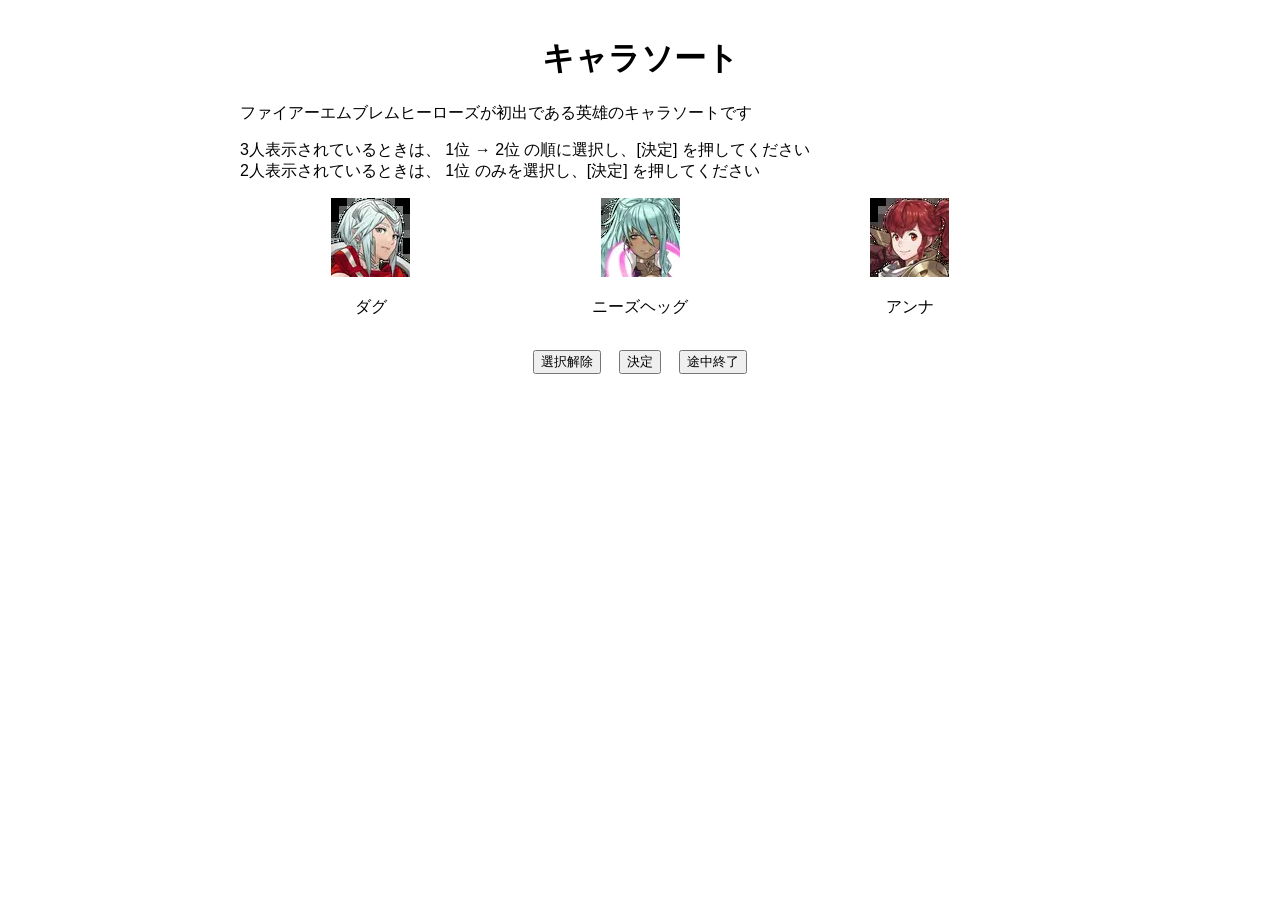
==== index.html @ 5d9c4d60 "Update index.html" ====
<!DOCTYPE html>
<html lang="ja">
<head>
  <meta charset="UTF-8">
  <meta name="viewport" content="width=device-width, initial-scale=1.0">
  <title>FEH キャラソート</title>
  <link rel="stylesheet" href="style.css">
</head>
<body>
  <h1>キャラソート</h1>
  <p>ファイアーエムブレムヒーローズが初出である英雄のキャラソートです</p>
  <p>
  	3人表示されているときは、 1位 → 2位 の順に選択し、[決定] を押してください
  	<br>
  	2人表示されているときは、 1位 のみを選択し、[決定] を押してください
　</p>
  <div id="sort-area"></div>
  <div id="controls">
    <button id="reset-rank">選択解除</button>
    <button id="submit-rank">決定</button>
    <button id="retire">途中終了</button>
  </div>
  <script type="module" src="firebase-config.js"></script>
  <script type="module" src="app.js"></script>
</body>
</html>
---- style.css ----
body { font-family: sans-serif; max-width: 800px; margin: auto; padding: 1em; }
h1 { text-align: center; }
#sort-area { display: flex; justify-content: space-around; margin: 1em 0; }
.char-card { text-align: center; cursor: pointer; }
.char-card.selected1 { border: 3px solid #e74c3c; }
.char-card.selected2 { border: 3px solid #3498db; }
#controls { text-align: center; margin-top: 1em; }
#controls button { margin: 0 .5em; }
#result-list { list-style: none; padding: 0; }
#result-list li { display: flex; align-items: center; margin: .5em 0; }
#result-list img { width: 48px; height: 48px; margin-left: auto; }
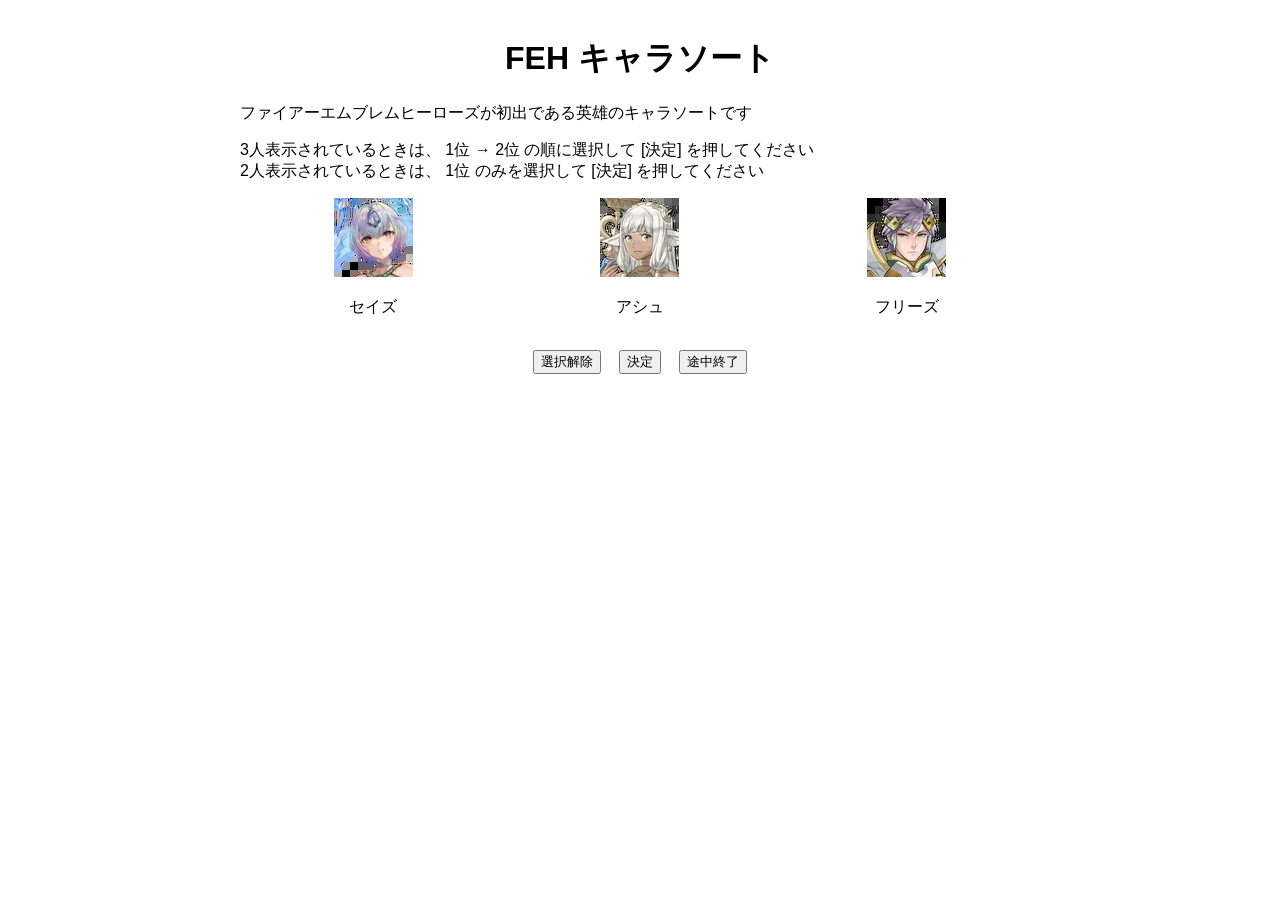
==== commit 2c00a7b8: "Update index.html" ====
--- a/index.html
+++ b/index.html
@@ -7,12 +7,12 @@
   <link rel="stylesheet" href="style.css">
 </head>
 <body>
-  <h1>キャラソート</h1>
+  <h1>FEH キャラソート</h1>
   <p>ファイアーエムブレムヒーローズが初出である英雄のキャラソートです</p>
   <p>
-  	3人表示されているときは、 1位 → 2位 の順に選択し、[決定] を押してください
+  	3人表示されているときは、 1位 → 2位 の順に選択して [決定] を押してください
   	<br>
-  	2人表示されているときは、 1位 のみを選択し、[決定] を押してください
+  	2人表示されているときは、 1位 のみを選択して [決定] を押してください
 　</p>
   <div id="sort-area"></div>
   <div id="controls">
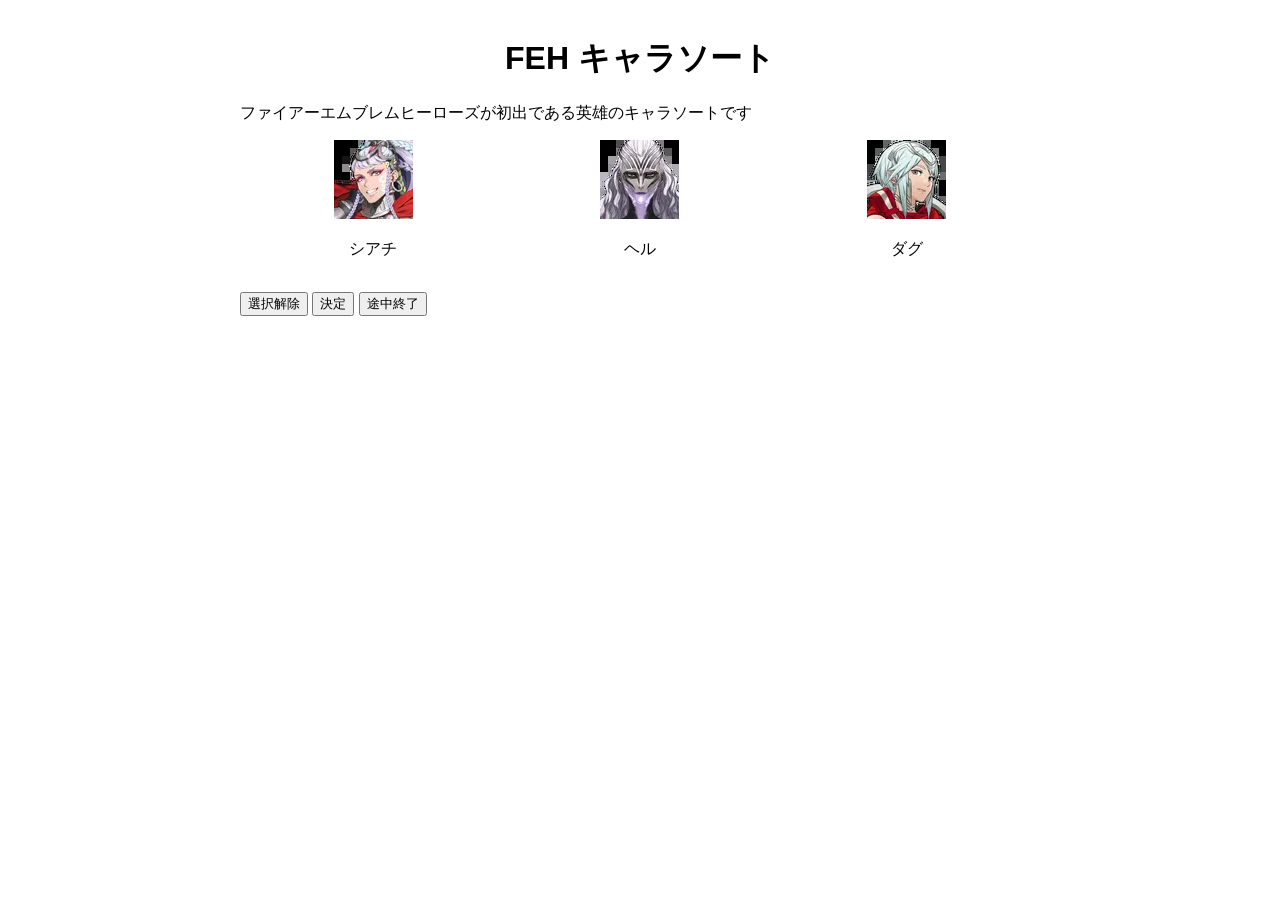
==== commit 7ff89171: "Update index.html" ====
--- a/index.html
+++ b/index.html
@@ -1,25 +1,24 @@
 <!DOCTYPE html>
 <html lang="ja">
 <head>
-  <meta charset="UTF-8">
-  <meta name="viewport" content="width=device-width, initial-scale=1.0">
-  <title>FEH キャラソート</title>
-  <link rel="stylesheet" href="style.css">
+	<meta charset="UTF-8">
+	<meta name="viewport" content="width=device-width, initial-scale=1.0">
+	<title>FEH キャラソート</title>
+	<link rel="stylesheet" href="style.css">
 </head>
 <body>
-  <h1>FEH キャラソート</h1>
-  <p>ファイアーエムブレムヒーローズが初出である英雄のキャラソートです</p>
-  <p>
-  	3人表示されているときは、 1位 → 2位 の順に選択して [決定] を押してください
-  	<br>
-  	2人表示されているときは、 1位 のみを選択して [決定] を押してください
-　</p>
-  <div id="sort-area"></div>
-  <div id="controls">
-    <button id="reset-rank">選択解除</button>
-    <button id="submit-rank">決定</button>
-    <button id="retire">途中終了</button>
-  </div>
+	<header>
+	    <h1>FEH キャラソート</h1>
+	    <p>ファイアーエムブレムヒーローズが初出である英雄のキャラソートです</p>
+	</header>
+	<main>
+	    <div id="sort-area"></div>
+	    <div class="buttons">
+        <button id="reset-rank">選択解除</button>
+		    <button id="submit-rank">決定</button>
+		    <button id="retire">途中終了</button>
+	    </div>
+	</main>
   <script type="module" src="firebase-config.js"></script>
   <script type="module" src="app.js"></script>
 </body>
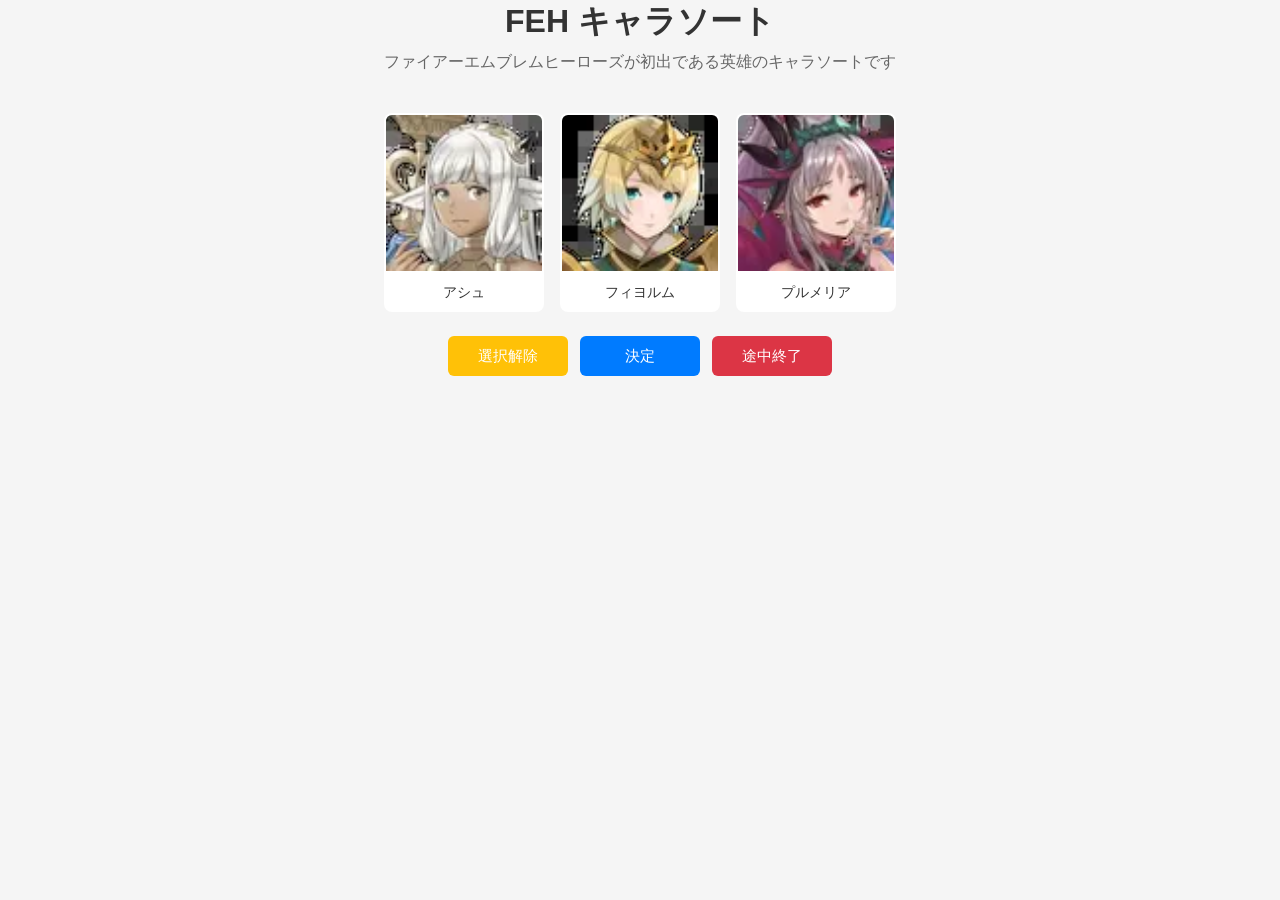
==== commit 11ba77d8: "Update index.html" ====
--- a/index.html
+++ b/index.html
@@ -14,9 +14,9 @@
 	<main>
 	    <div id="sort-area"></div>
 	    <div class="buttons">
-        <button id="reset-rank">選択解除</button>
-		    <button id="submit-rank">決定</button>
-		    <button id="retire">途中終了</button>
+        	<button id="reset-rank">選択解除</button>
+		<button id="submit-rank">決定</button>
+		<button id="retire">途中終了</button>
 	    </div>
 	</main>
   <script type="module" src="firebase-config.js"></script>
--- a/style.css
+++ b/style.css
@@ -1,11 +1,187 @@
-body { font-family: sans-serif; max-width: 800px; margin: auto; padding: 1em; }
-h1 { text-align: center; }
-#sort-area { display: flex; justify-content: space-around; margin: 1em 0; }
-.char-card { text-align: center; cursor: pointer; }
-.char-card.selected1 { border: 3px solid #e74c3c; }
-.char-card.selected2 { border: 3px solid #3498db; }
-#controls { text-align: center; margin-top: 1em; }
-#controls button { margin: 0 .5em; }
-#result-list { list-style: none; padding: 0; }
-#result-list li { display: flex; align-items: center; margin: .5em 0; }
-#result-list img { width: 48px; height: 48px; margin-left: auto; }
+/*----------------------------------
+  全体リセット＆ベースフォント
+----------------------------------*/
+* {
+    box-sizing: border-box;
+    margin: 0;
+    padding: 0;
+  }
+  html, body {
+    height: 100%;
+    font-family: 'Helvetica Neue', Arial, sans-serif;
+    background: #f5f5f5;
+    color: #333;
+  }
+  main {
+    max-width: 900px;
+    margin: 0 auto;
+    padding: 1rem;
+  }
+  
+  /*----------------------------------
+    タイトル & 説明文
+  ----------------------------------*/
+  header {
+    text-align: center;
+    margin-bottom: 1.5rem;
+  }
+  header h1 {
+    font-size: 2rem;
+    font-weight: bold;
+    margin-bottom: 0.5rem;
+  }
+  header p {
+    font-size: 1rem;
+    color: #666;
+  }
+  
+  /*----------------------------------
+    キャラカードエリア
+  ----------------------------------*/
+  #sort-area {
+    display: flex;
+    flex-wrap: wrap;
+    justify-content: center;
+    gap: 1rem;
+    margin-bottom: 1.5rem;
+  }
+  .char-card {
+    width: 160px;
+    cursor: pointer;
+    background: #fff;
+    border: 2px solid transparent;
+    border-radius: 8px;
+    overflow: hidden;
+    transition: transform .2s, border-color .2s, box-shadow .2s;
+  }
+  .char-card img {
+    width: 100%;
+    aspect-ratio: 1 / 1;
+    object-fit: cover;
+  }
+  .char-card p {
+    padding: 0.5rem;
+    text-align: center;
+    font-size: 0.9rem;
+  }
+  
+  /* ホバー時の演出 */
+  .char-card:hover {
+    transform: translateY(-4px);
+    box-shadow: 0 4px 12px rgba(0,0,0,0.1);
+  }
+  
+  /* 選択中の見た目 */
+  .char-card.selected1 {
+    border-color: #007bff;
+    box-shadow: 0 0 0 3px rgba(0,123,255,0.3);
+  }
+  .char-card.selected2 {
+    border-color: #28a745;
+    box-shadow: 0 0 0 3px rgba(40,167,69,0.3);
+  }
+  
+  /* 画像フォールバック用 */
+  .char-card.placeholder {
+    background: #ddd;
+  }
+  
+  /*----------------------------------
+    ボタン群
+  ----------------------------------*/
+  .buttons {
+    display: flex;
+    flex-wrap: wrap;
+    justify-content: center;
+    gap: 0.75rem;
+    margin-bottom: 2rem;
+  }
+  .buttons button {
+    min-width: 120px;
+    padding: 0.6rem 1rem;
+    font-size: 0.95rem;
+    border: none;
+    border-radius: 6px;
+    cursor: pointer;
+    transition: background .2s;
+  }
+  .buttons button:disabled {
+    cursor: not-allowed;
+    opacity: 0.6;
+  }
+  
+  /* 決定ボタン */
+  #submit-rank {
+    background: #007bff;
+    color: #fff;
+  }
+  #submit-rank:hover:not(:disabled) {
+    background: #0069d9;
+  }
+  
+  /* リセットボタン */
+  #reset-rank {
+    background: #ffc107;
+    color: #fff;
+  }
+  #reset-rank:hover {
+    background: #e0a800;
+  }
+  
+  /* 途中終了ボタン */
+  #retire {
+    background: #dc3545;
+    color: #fff;
+  }
+  #retire:hover {
+    background: #c82333;
+  }
+  
+  /* 再スタートボタン */
+  #restart {
+    background: #17a2b8;
+    color: #fff;
+  }
+  #restart:hover {
+    background: #138496;
+  }
+  
+  /* 共有ボタン */
+  #share {
+    background: #28a745;
+    color: #fff;
+  }
+  #share:hover {
+    background: #218838;
+  }
+  
+  /*----------------------------------
+    結果画面 (result.html)
+  ----------------------------------*/
+  #result-list {
+    list-style: none;
+    padding-left: 0;
+  }
+  #result-list li {
+    display: flex;
+    align-items: center;
+    margin-bottom: 0.75rem;
+    font-size: 1rem;
+  }
+  #result-list li img {
+    width: 40px;
+    height: 40px;
+    margin-left: 0.5rem;
+    border-radius: 4px;
+  }
+  
+  /* レスポンシブ対応 */
+  @media (max-width: 600px) {
+    .char-card {
+      width: 45%;
+    }
+    .buttons button {
+      flex: 1 1 45%;
+    }
+  }
+  
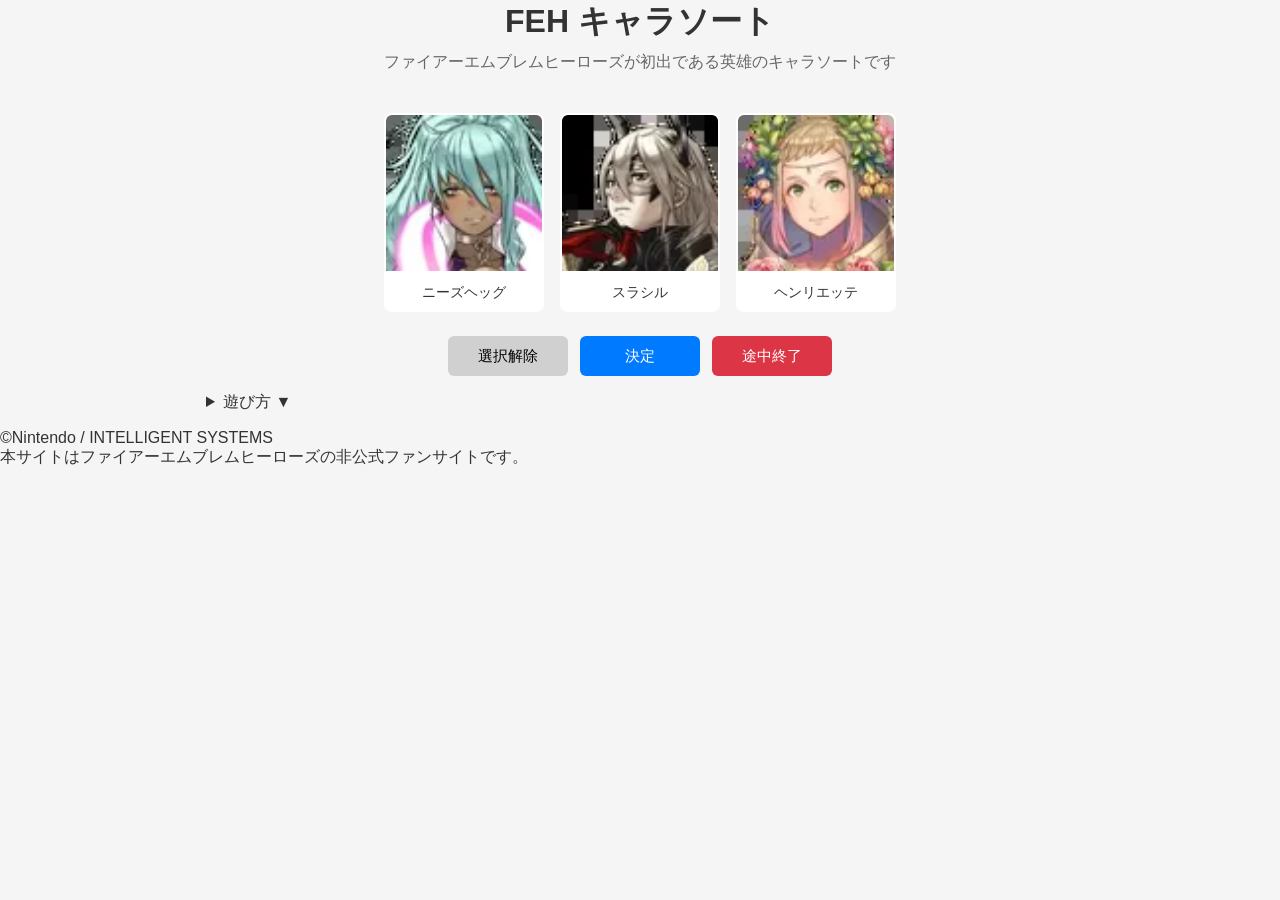
==== commit acd68b6f: "Update index.html" ====
--- a/index.html
+++ b/index.html
@@ -18,8 +18,24 @@
 		<button id="submit-rank">決定</button>
 		<button id="retire">途中終了</button>
 	    </div>
+        <details class="howto">
+            <summary>遊び方&nbsp;▼</summary>
+            <div class="howto-content">
+            <p>表示された英雄たちの比較を繰り返して、最終的に全キャラの順位を決定します</p>
+            <ol>
+                <li>表示されたキャラから1位をクリック</li>
+                <li>3人表示されているときは続けて2位をクリック（2人のときは選択不要）</li>
+                <li>「決定」を押すと次のグループへ移動</li>
+                <li>右下の「途中終了」から今まで確定した順位までの結果を確認可能</li>
+            </ol>
+            </div>
+        </details>
 	</main>
-  <script type="module" src="firebase-config.js"></script>
-  <script type="module" src="app.js"></script>
+    <footer class="site-footer">
+        <p>©Nintendo / INTELLIGENT SYSTEMS<br>
+        本サイトはファイアーエムブレムヒーローズの非公式ファンサイトです。</p>
+    </footer>
+    <script type="module" src="firebase-config.js"></script>
+    <script type="module" src="app.js"></script>
 </body>
 </html>
--- a/style.css
+++ b/style.css
@@ -73,12 +73,12 @@
   
   /* 選択中の見た目 */
   .char-card.selected1 {
-    border-color: #007bff;
-    box-shadow: 0 0 0 3px rgba(0,123,255,0.3);
+    border: 4px solid #dc3545;
+    box-shadow: 0 0 0 4px rgba(220,43,69,0.3);
   }
   .char-card.selected2 {
-    border-color: #28a745;
-    box-shadow: 0 0 0 3px rgba(40,167,69,0.3);
+    border: 4px solid #007bff;
+    box-shadow: 0 0 0 4px rgba(0,123,255,0.3);
   }
   
   /* 画像フォールバック用 */
@@ -119,13 +119,13 @@
     background: #0069d9;
   }
   
-  /* リセットボタン */
+  /* 選択解除ボタン */
   #reset-rank {
-    background: #ffc107;
-    color: #fff;
+    background: #d0d0d0;
+    color: #000;
   }
   #reset-rank:hover {
-    background: #e0a800;
+    background: #b0b0b0;
   }
   
   /* 途中終了ボタン */
@@ -141,6 +141,8 @@
   #restart {
     background: #17a2b8;
     color: #fff;
+    padding: 0.8rem 1.2rem;
+    font-size: 1rem;
   }
   #restart:hover {
     background: #138496;
@@ -150,6 +152,8 @@
   #share {
     background: #28a745;
     color: #fff;
+    padding: 0.8rem 1.2rem;
+    font-size: 1rem;
   }
   #share:hover {
     background: #218838;
@@ -161,27 +165,50 @@
   #result-list {
     list-style: none;
     padding-left: 0;
-  }
+    display: flex;
+    flex-direction: column;
+    gap: 0.75rem;
+    margin-top: 1rem;
+  }
+
   #result-list li {
     display: flex;
     align-items: center;
-    margin-bottom: 0.75rem;
-    font-size: 1rem;
-  }
+  }
+  .result-rank {
+    width: 4ch;
+    text-align: right;
+    margin-right: 0.5rem;
+  }
+
   #result-list li img {
-    width: 40px;
-    height: 40px;
-    margin-left: 0.5rem;
-    border-radius: 4px;
-  }
-  
+    width: 48px;
+    height: 48px;
+    margin-right: 0.5rem;
+    border-radius: 6px;
+  }
+  .result-name {
+  flex: 1;           /* 残り幅すべて */
+  }
+  
+/* ボタンと結果リストの余白を詰める */
+.buttons {
+    margin-bottom: 1rem;
+  }
+
   /* レスポンシブ対応 */
   @media (max-width: 600px) {
+    #sort-area {
+      gap: 0.5rem;
+    }
     .char-card {
-      width: 45%;
+      /* 100% ÷ 3 − (gap × 2 / 3) */
+      width: calc((100% / 3) - (0.5rem * 2 / 3));
     }
+  
     .buttons button {
-      flex: 1 1 45%;
+      flex: 1 1 30%;
+      min-width: auto;
     }
   }
   
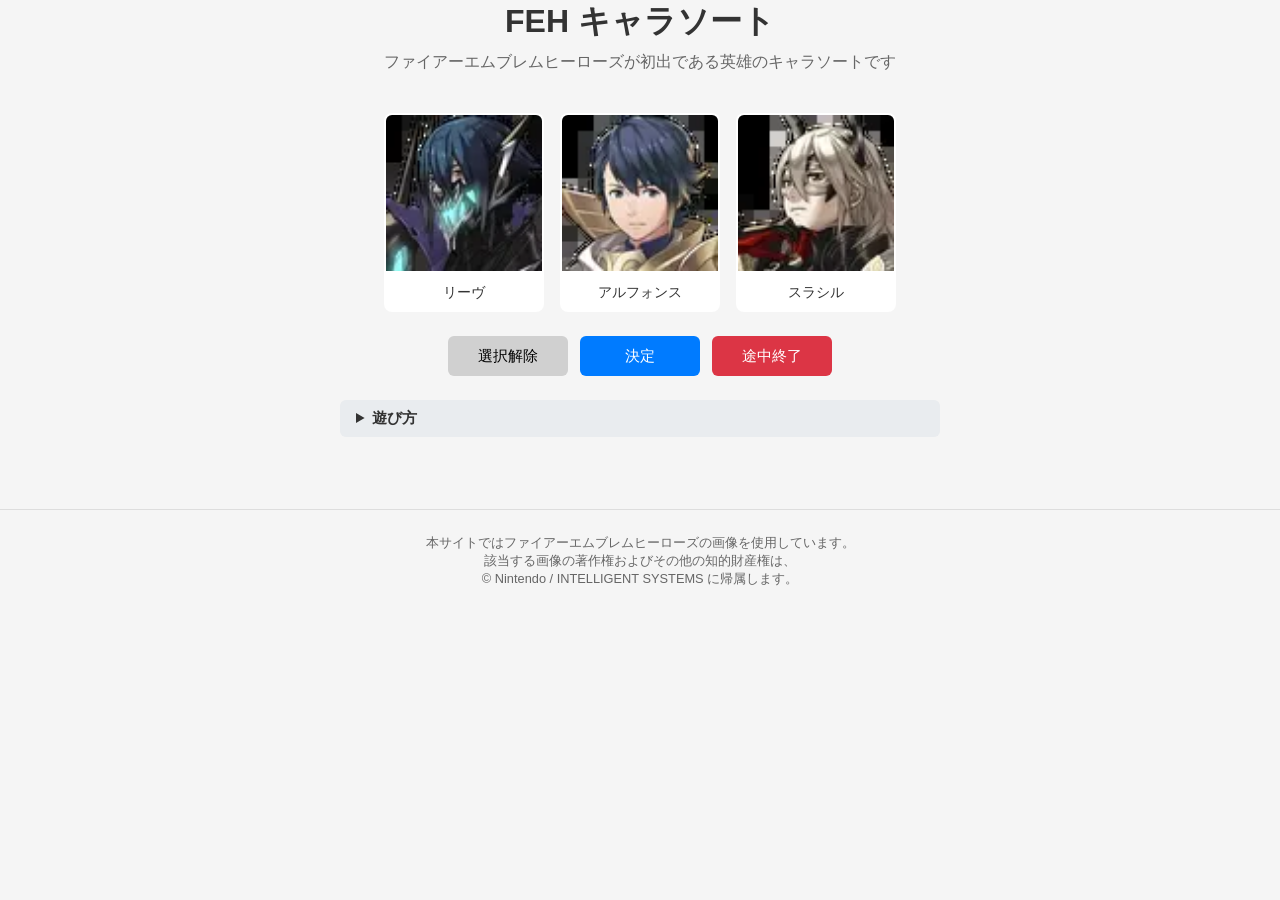
==== commit 9bc89fa8: "Update index.html" ====
--- a/index.html
+++ b/index.html
@@ -19,7 +19,7 @@
 		<button id="retire">途中終了</button>
 	    </div>
         <details class="howto">
-            <summary>遊び方&nbsp;▼</summary>
+            <summary>遊び方&nbsp;</summary>
             <div class="howto-content">
             <p>表示された英雄たちの比較を繰り返して、最終的に全キャラの順位を決定します</p>
             <ol>
@@ -32,9 +32,12 @@
         </details>
 	</main>
     <footer class="site-footer">
-        <p>©Nintendo / INTELLIGENT SYSTEMS<br>
-        本サイトはファイアーエムブレムヒーローズの非公式ファンサイトです。</p>
-    </footer>
+        <p>
+            本サイトではファイアーエムブレムヒーローズの画像を使用しています。<br>
+            該当する画像の著作権およびその他の知的財産権は、<br>
+            © Nintendo / INTELLIGENT SYSTEMS に帰属します。
+        </p>
+      </footer>
     <script type="module" src="firebase-config.js"></script>
     <script type="module" src="app.js"></script>
 </body>
--- a/style.css
+++ b/style.css
@@ -191,6 +191,47 @@
   flex: 1;           /* 残り幅すべて */
   }
   
+/* 折りたたみ「遊び方」 */
+.howto {
+    margin: 1.5rem auto;
+    max-width: 600px;
+    font-size: 0.95rem;
+  }
+  .howto > summary {
+    cursor: pointer;
+    padding: 0.5rem 1rem;
+    background: #e9ecef;
+    border-radius: 6px;
+    font-weight: bold;
+  }
+  .howto-content {
+    padding: 1rem;
+    background: #f8f9fa;
+    border-left: 3px solid #007bff;
+    margin-top: 0.5rem;
+    border-radius: 0 6px 6px 6px;
+  }
+  .howto-content p,
+  .howto-content ol {
+    margin-bottom: 0.75rem;
+  }
+  .howto-content ol {
+    padding-left: 1.2rem;
+  }
+  
+  /* サイトフッター */
+  .site-footer {
+    text-align: center;
+    font-size: 0.8rem;
+    color: #666;
+    padding: 1.5rem 0;
+    border-top: 1px solid #ddd;
+    margin-top: 2rem;
+  }
+  .site-footer p {
+    line-height: 1.4;
+  }
+
 /* ボタンと結果リストの余白を詰める */
 .buttons {
     margin-bottom: 1rem;
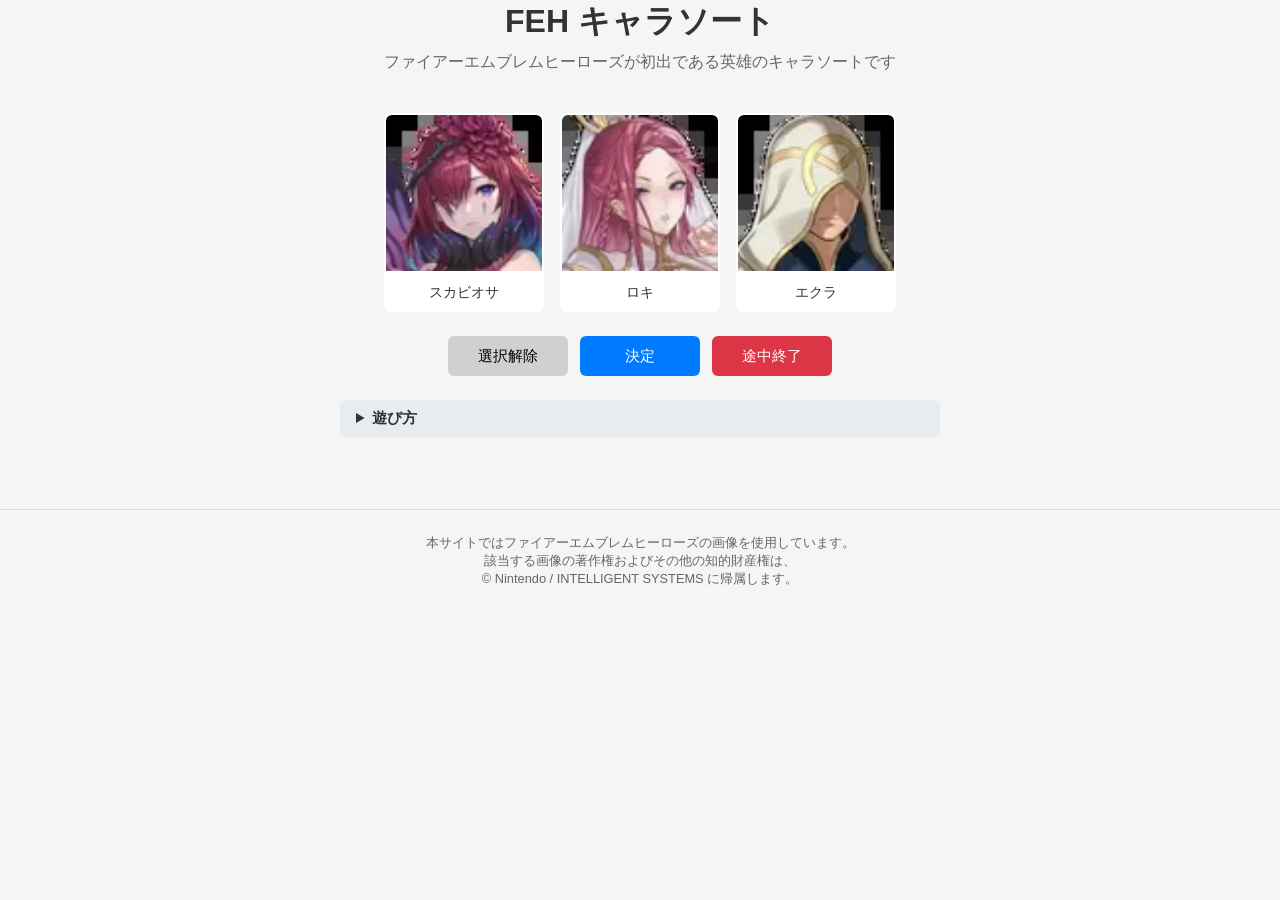
==== commit 3da20c70: "Update index.html" ====
--- a/index.html
+++ b/index.html
@@ -23,8 +23,8 @@
             <div class="howto-content">
             <p>表示された英雄たちの比較を繰り返して、最終的に全キャラの順位を決定します</p>
             <ol>
-                <li>表示されたキャラから1位をクリック</li>
-                <li>3人表示されているときは続けて2位をクリック（2人のときは選択不要）</li>
+                <li>表示されたキャラから<span class="howto-rank1">1位</span>をタップ</li>
+                <li>3人表示されているときは続けて<span class="howto-rank2">2位</span>をタップ（2人のときは選択不要）</li>
                 <li>「決定」を押すと次のグループへ移動</li>
                 <li>右下の「途中終了」から今まで確定した順位までの結果を確認可能</li>
             </ol>
@@ -37,7 +37,7 @@
             該当する画像の著作権およびその他の知的財産権は、<br>
             © Nintendo / INTELLIGENT SYSTEMS に帰属します。
         </p>
-      </footer>
+    </footer>
     <script type="module" src="firebase-config.js"></script>
     <script type="module" src="app.js"></script>
 </body>
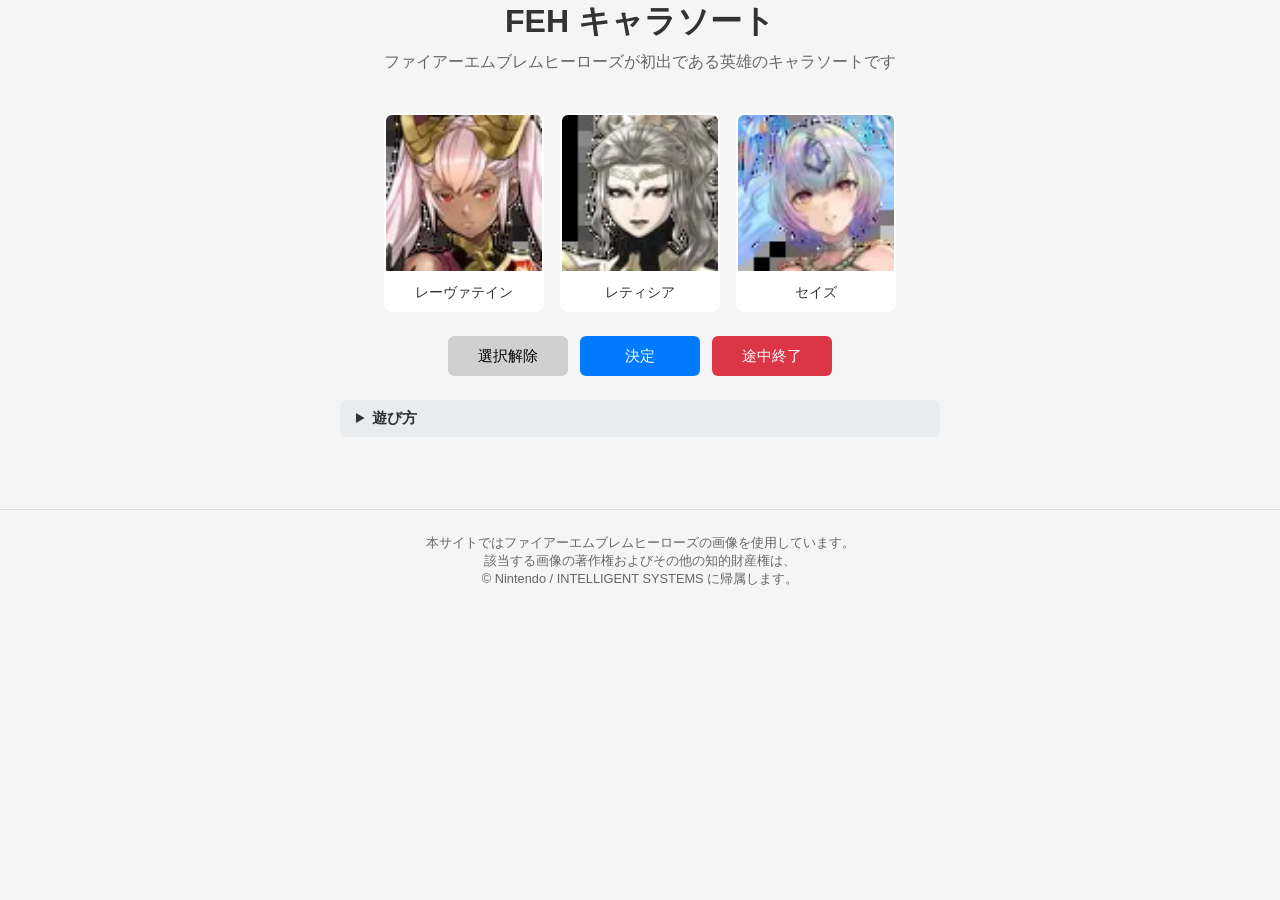
==== commit 099bdf85: "Update index.html" ====
--- a/index.html
+++ b/index.html
@@ -25,8 +25,8 @@
             <ol>
                 <li>表示されたキャラから<span class="howto-rank1">1位</span>をタップ</li>
                 <li>3人表示されているときは続けて<span class="howto-rank2">2位</span>をタップ（2人のときは選択不要）</li>
-                <li>「決定」を押すと次のグループへ移動</li>
-                <li>右下の「途中終了」から今まで確定した順位までの結果を確認可能</li>
+                <li>「決定」を押すと次のグループが表示</li>
+                <li>右下の「途中終了」から確定した順位までの結果を確認可能</li>
             </ol>
             </div>
         </details>
--- a/style.css
+++ b/style.css
@@ -217,6 +217,14 @@
   }
   .howto-content ol {
     padding-left: 1.2rem;
+  }
+  .howto-content .howto-rank1 {
+    color: #dc3545;
+    font-weight: bold;
+  }
+  .howto-content .howto-rank2 {
+    color: #007bff;
+    font-weight: bold;
   }
   
   /* サイトフッター */
